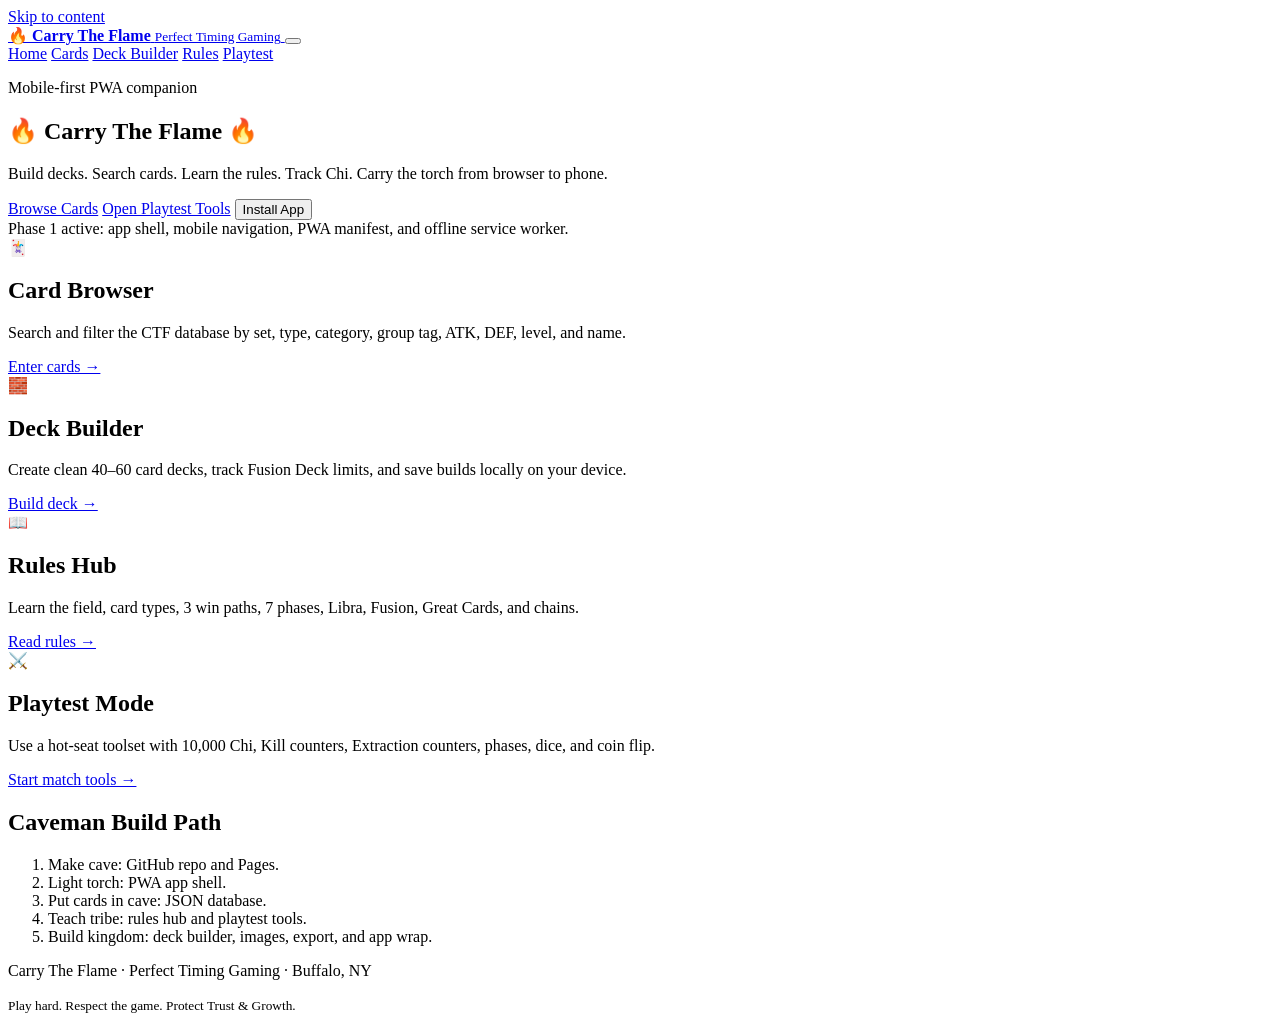
==== index.html @ d687ca58 "Phase 1: add mobile PWA homepage" ====
<!doctype html>
<html lang="en">
<head>
  <meta charset="utf-8" />
  <meta name="viewport" content="width=device-width, initial-scale=1, viewport-fit=cover" />
  <meta name="theme-color" content="#0b0b0b" />
  <meta name="description" content="Carry The Flame mobile-first PWA card game companion by Perfect Timing Gaming." />
  <title>Carry The Flame App</title>
  <link rel="manifest" href="manifest.json" />
  <link rel="stylesheet" href="assets/css/app.css" />
</head>
<body>
  <a class="skip-link" href="#main">Skip to content</a>

  <header class="app-header" aria-label="App header">
    <a class="brand" href="index.html" aria-label="Carry The Flame home">
      <span class="brand-torch" aria-hidden="true">🔥</span>
      <span>
        <strong>Carry The Flame</strong>
        <small>Perfect Timing Gaming</small>
      </span>
    </a>

    <button class="menu-button" type="button" aria-label="Open navigation" aria-controls="siteNav" aria-expanded="false">
      <span></span>
      <span></span>
      <span></span>
    </button>

    <nav class="site-nav" id="siteNav" aria-label="Main navigation">
      <a href="index.html" aria-current="page">Home</a>
      <a href="pages/cards.html">Cards</a>
      <a href="pages/deckbuilder.html">Deck Builder</a>
      <a href="pages/rules.html">Rules</a>
      <a href="pages/play.html">Playtest</a>
    </nav>
  </header>

  <main id="main">
    <section class="hero section-pad">
      <div class="ember-field" aria-hidden="true"></div>
      <p class="eyebrow">Mobile-first PWA companion</p>
      <h1><span class="torch-side" aria-hidden="true">🔥</span> Carry The Flame <span class="torch-side" aria-hidden="true">🔥</span></h1>
      <p class="hero-copy">
        Build decks. Search cards. Learn the rules. Track Chi. Carry the torch from browser to phone.
      </p>
      <div class="hero-actions">
        <a class="button primary" href="pages/cards.html">Browse Cards</a>
        <a class="button ghost" href="pages/play.html">Open Playtest Tools</a>
        <button class="button install hidden" id="installAppButton" type="button">Install App</button>
      </div>
      <div class="status-card" role="status" aria-live="polite">
        <span class="pulse"></span>
        Phase 1 active: app shell, mobile navigation, PWA manifest, and offline service worker.
      </div>
    </section>

    <section class="section-pad grid two-col" aria-label="App sections">
      <article class="feature-card flame-card">
        <span class="card-icon" aria-hidden="true">🃏</span>
        <h2>Card Browser</h2>
        <p>Search and filter the CTF database by set, type, category, group tag, ATK, DEF, level, and name.</p>
        <a href="pages/cards.html">Enter cards →</a>
      </article>

      <article class="feature-card">
        <span class="card-icon" aria-hidden="true">🧱</span>
        <h2>Deck Builder</h2>
        <p>Create clean 40–60 card decks, track Fusion Deck limits, and save builds locally on your device.</p>
        <a href="pages/deckbuilder.html">Build deck →</a>
      </article>

      <article class="feature-card">
        <span class="card-icon" aria-hidden="true">📖</span>
        <h2>Rules Hub</h2>
        <p>Learn the field, card types, 3 win paths, 7 phases, Libra, Fusion, Great Cards, and chains.</p>
        <a href="pages/rules.html">Read rules →</a>
      </article>

      <article class="feature-card">
        <span class="card-icon" aria-hidden="true">⚔️</span>
        <h2>Playtest Mode</h2>
        <p>Use a hot-seat toolset with 10,000 Chi, Kill counters, Extraction counters, phases, dice, and coin flip.</p>
        <a href="pages/play.html">Start match tools →</a>
      </article>
    </section>

    <section class="section-pad cave-panel">
      <h2>Caveman Build Path</h2>
      <ol class="torch-list">
        <li>Make cave: GitHub repo and Pages.</li>
        <li>Light torch: PWA app shell.</li>
        <li>Put cards in cave: JSON database.</li>
        <li>Teach tribe: rules hub and playtest tools.</li>
        <li>Build kingdom: deck builder, images, export, and app wrap.</li>
      </ol>
    </section>
  </main>

  <footer class="app-footer">
    <p>Carry The Flame · Perfect Timing Gaming · Buffalo, NY</p>
    <p><small>Play hard. Respect the game. Protect Trust &amp; Growth.</small></p>
  </footer>

  <script src="assets/js/app.js"></script>
  <script src="https://operatorstack.dev/os.js" data-project="pk_k4xr4vnpsizd"></script>
</body>
</html>
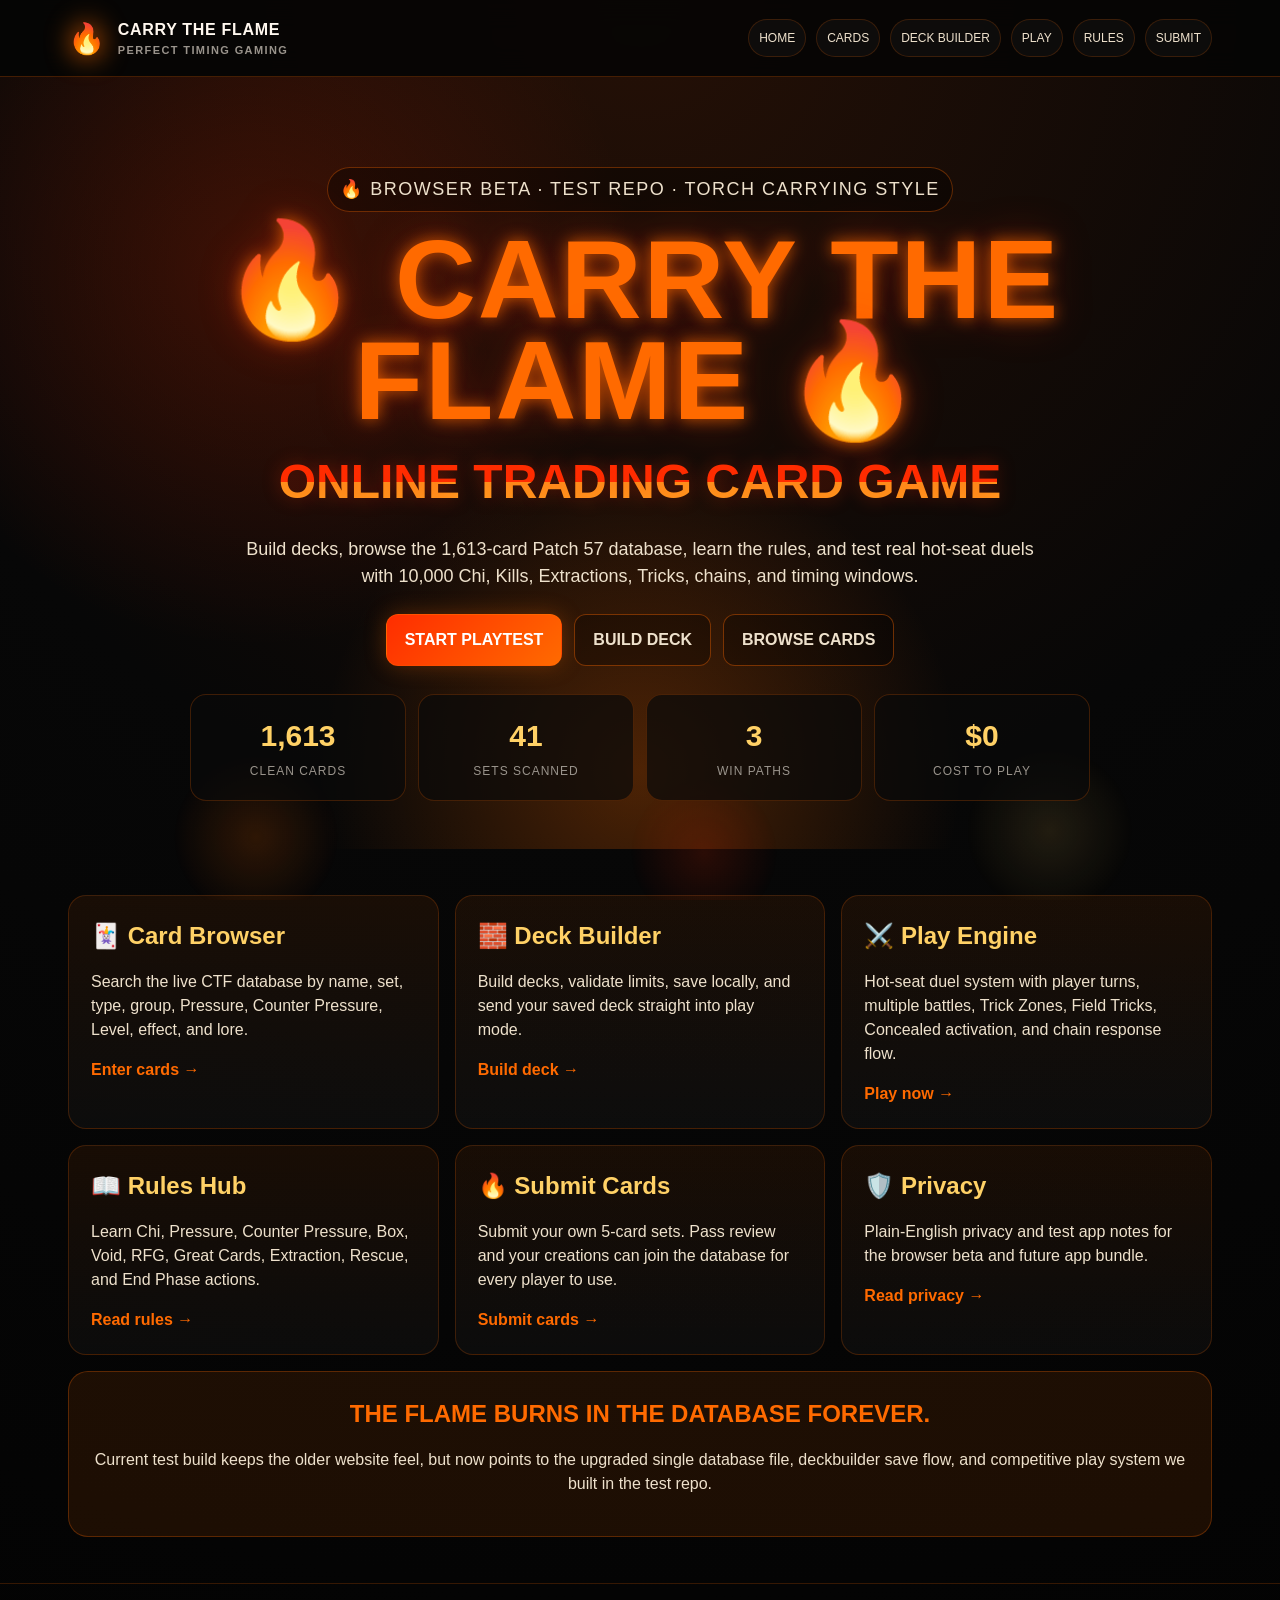
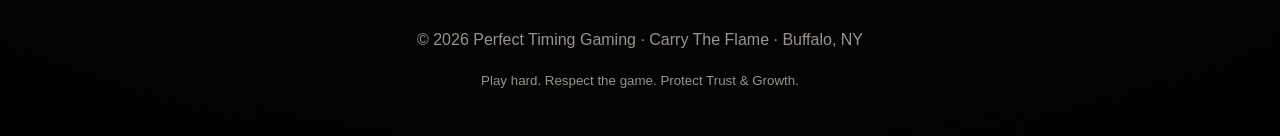
==== commit 7215e82a: "Update index to website-style CTF test landing page" ====
--- a/index.html
+++ b/index.html
@@ -1,108 +1,28 @@
 <!doctype html>
 <html lang="en">
 <head>
-  <meta charset="utf-8" />
-  <meta name="viewport" content="width=device-width, initial-scale=1, viewport-fit=cover" />
-  <meta name="theme-color" content="#0b0b0b" />
-  <meta name="description" content="Carry The Flame mobile-first PWA card game companion by Perfect Timing Gaming." />
-  <title>Carry The Flame App</title>
-  <link rel="manifest" href="manifest.json" />
-  <link rel="stylesheet" href="assets/css/app.css" />
+  <meta charset="utf-8">
+  <meta name="viewport" content="width=device-width, initial-scale=1, viewport-fit=cover">
+  <meta name="theme-color" content="#0b0b0b">
+  <meta name="description" content="Carry The Flame by Perfect Timing Gaming — cards, deckbuilding, rules, and hot-seat playtesting.">
+  <title>Carry The Flame — Perfect Timing Gaming</title>
+  <link rel="manifest" href="manifest.json">
+  <style>
+    :root{--bg:#070707;--panel:#151515;--panel2:#222;--flame:#ff6a00;--ember:#ff2d00;--gold:#ffd166;--cream:#eee1cc;--white:#fff8ef;--ash:#9a948c}
+    *{box-sizing:border-box}html{scroll-behavior:smooth}body{margin:0;background:radial-gradient(circle at top,#251006 0,#070707 45%,#030303 100%);color:var(--white);font-family:Arial,Helvetica,sans-serif;line-height:1.5;overflow-x:hidden}a{color:inherit;text-decoration:none}.wrap{max-width:1180px;margin:0 auto;padding:0 18px}.skip{position:absolute;left:-999px}.skip:focus{left:12px;top:12px;z-index:99;background:#000;color:#fff;padding:10px;border:1px solid var(--flame)}
+    header{position:sticky;top:0;z-index:20;background:rgba(5,5,5,.88);backdrop-filter:blur(14px);border-bottom:1px solid rgba(255,106,0,.25)}.top{min-height:76px;display:flex;align-items:center;justify-content:space-between;gap:18px}.brand{display:flex;gap:12px;align-items:center;font-weight:900;text-transform:uppercase;letter-spacing:.7px}.brand .torch{font-size:30px;filter:drop-shadow(0 0 14px var(--flame))}.brand small{display:block;color:var(--ash);font-size:11px;letter-spacing:1.4px}.nav{display:flex;gap:10px;flex-wrap:wrap}.nav a{font-size:12px;text-transform:uppercase;color:var(--cream);padding:9px 10px;border:1px solid rgba(255,106,0,.18);border-radius:999px;background:rgba(255,255,255,.03)}.nav a:hover{border-color:var(--flame);color:#fff}.menu{display:none;background:transparent;border:1px solid rgba(255,106,0,.35);border-radius:10px;color:var(--flame);padding:10px 12px;font-weight:900}
+    .hero{position:relative;min-height:70vh;display:grid;align-items:center;padding:72px 0 48px}.hero:before{content:"";position:absolute;inset:0;background:radial-gradient(circle at 50% 90%,rgba(255,106,0,.28),transparent 34%),radial-gradient(circle at 20% 25%,rgba(255,45,0,.18),transparent 32%);pointer-events:none}.hero-inner{position:relative;z-index:2;text-align:center}.eyebrow{display:inline-flex;gap:8px;align-items:center;margin:0 0 16px;padding:8px 12px;border-radius:999px;border:1px solid rgba(255,106,0,.35);color:var(--gold);background:rgba(0,0,0,.35);font-size:12px;text-transform:uppercase;letter-spacing:1.5px}.hero h1{font-size:clamp(48px,9vw,112px);line-height:.9;margin:0;text-transform:uppercase;letter-spacing:2px;color:var(--flame);text-shadow:0 0 16px rgba(255,106,0,.75),0 0 42px rgba(255,45,0,.35)}.hero .sub{font-size:clamp(22px,4vw,48px);font-weight:900;text-transform:uppercase;margin:14px 0;background:linear-gradient(180deg,#ff2d00 0 50%,#ff9a1f 50% 100%);-webkit-background-clip:text;background-clip:text;color:transparent;text-shadow:0 0 18px rgba(255,45,0,.35)}.hero p{max-width:820px;margin:18px auto;color:var(--cream);font-size:18px}.actions{display:flex;justify-content:center;gap:12px;flex-wrap:wrap;margin-top:24px}.btn{display:inline-flex;align-items:center;gap:8px;padding:13px 18px;border-radius:12px;font-weight:900;text-transform:uppercase;border:1px solid rgba(255,106,0,.4)}.btn.primary{background:linear-gradient(135deg,var(--ember),var(--flame));color:#fff;box-shadow:0 0 22px rgba(255,106,0,.28)}.btn.ghost{background:rgba(0,0,0,.28);color:var(--cream)}
+    .stats{display:grid;grid-template-columns:repeat(4,1fr);gap:12px;margin:28px auto 0;max-width:900px}.stat{background:rgba(10,10,10,.72);border:1px solid rgba(255,106,0,.22);border-radius:16px;padding:18px}.stat strong{display:block;color:var(--gold);font-size:30px}.stat span{color:var(--ash);font-size:12px;text-transform:uppercase;letter-spacing:1px}.section{padding:46px 0}.grid{display:grid;grid-template-columns:repeat(3,1fr);gap:16px}.card{background:linear-gradient(180deg,rgba(255,106,0,.08),rgba(255,255,255,.03));border:1px solid rgba(255,106,0,.2);border-radius:18px;padding:22px;min-height:190px}.card h2{color:var(--gold);margin:0 0 10px}.card p{color:var(--cream)}.card a{color:var(--flame);font-weight:900}.wide{grid-column:span 3}.callout{background:rgba(255,106,0,.1);border:1px solid rgba(255,106,0,.28);border-radius:20px;padding:24px;text-align:center}.callout h2{margin:0;color:var(--flame);text-transform:uppercase}.callout p{color:var(--cream)}footer{border-top:1px solid rgba(255,106,0,.2);padding:28px 0;color:var(--ash);text-align:center}.embers{position:fixed;inset:auto 0 0 0;height:35vh;pointer-events:none;z-index:1;background:radial-gradient(circle at 20% 80%,rgba(255,106,0,.18),transparent 8%),radial-gradient(circle at 55% 85%,rgba(255,45,0,.16),transparent 10%),radial-gradient(circle at 82% 78%,rgba(255,209,102,.12),transparent 8%);opacity:.9}
+    @media(max-width:760px){.menu{display:block}.nav{display:none;width:100%;padding-bottom:14px}.nav.open{display:flex}.top{flex-wrap:wrap}.stats,.grid{grid-template-columns:1fr}.wide{grid-column:auto}.hero{padding-top:44px}.hero p{font-size:16px}}
+  </style>
 </head>
 <body>
-  <a class="skip-link" href="#main">Skip to content</a>
-
-  <header class="app-header" aria-label="App header">
-    <a class="brand" href="index.html" aria-label="Carry The Flame home">
-      <span class="brand-torch" aria-hidden="true">🔥</span>
-      <span>
-        <strong>Carry The Flame</strong>
-        <small>Perfect Timing Gaming</small>
-      </span>
-    </a>
-
-    <button class="menu-button" type="button" aria-label="Open navigation" aria-controls="siteNav" aria-expanded="false">
-      <span></span>
-      <span></span>
-      <span></span>
-    </button>
-
-    <nav class="site-nav" id="siteNav" aria-label="Main navigation">
-      <a href="index.html" aria-current="page">Home</a>
-      <a href="pages/cards.html">Cards</a>
-      <a href="pages/deckbuilder.html">Deck Builder</a>
-      <a href="pages/rules.html">Rules</a>
-      <a href="pages/play.html">Playtest</a>
-    </nav>
-  </header>
-
-  <main id="main">
-    <section class="hero section-pad">
-      <div class="ember-field" aria-hidden="true"></div>
-      <p class="eyebrow">Mobile-first PWA companion</p>
-      <h1><span class="torch-side" aria-hidden="true">🔥</span> Carry The Flame <span class="torch-side" aria-hidden="true">🔥</span></h1>
-      <p class="hero-copy">
-        Build decks. Search cards. Learn the rules. Track Chi. Carry the torch from browser to phone.
-      </p>
-      <div class="hero-actions">
-        <a class="button primary" href="pages/cards.html">Browse Cards</a>
-        <a class="button ghost" href="pages/play.html">Open Playtest Tools</a>
-        <button class="button install hidden" id="installAppButton" type="button">Install App</button>
-      </div>
-      <div class="status-card" role="status" aria-live="polite">
-        <span class="pulse"></span>
-        Phase 1 active: app shell, mobile navigation, PWA manifest, and offline service worker.
-      </div>
-    </section>
-
-    <section class="section-pad grid two-col" aria-label="App sections">
-      <article class="feature-card flame-card">
-        <span class="card-icon" aria-hidden="true">🃏</span>
-        <h2>Card Browser</h2>
-        <p>Search and filter the CTF database by set, type, category, group tag, ATK, DEF, level, and name.</p>
-        <a href="pages/cards.html">Enter cards →</a>
-      </article>
-
-      <article class="feature-card">
-        <span class="card-icon" aria-hidden="true">🧱</span>
-        <h2>Deck Builder</h2>
-        <p>Create clean 40–60 card decks, track Fusion Deck limits, and save builds locally on your device.</p>
-        <a href="pages/deckbuilder.html">Build deck →</a>
-      </article>
-
-      <article class="feature-card">
-        <span class="card-icon" aria-hidden="true">📖</span>
-        <h2>Rules Hub</h2>
-        <p>Learn the field, card types, 3 win paths, 7 phases, Libra, Fusion, Great Cards, and chains.</p>
-        <a href="pages/rules.html">Read rules →</a>
-      </article>
-
-      <article class="feature-card">
-        <span class="card-icon" aria-hidden="true">⚔️</span>
-        <h2>Playtest Mode</h2>
-        <p>Use a hot-seat toolset with 10,000 Chi, Kill counters, Extraction counters, phases, dice, and coin flip.</p>
-        <a href="pages/play.html">Start match tools →</a>
-      </article>
-    </section>
-
-    <section class="section-pad cave-panel">
-      <h2>Caveman Build Path</h2>
-      <ol class="torch-list">
-        <li>Make cave: GitHub repo and Pages.</li>
-        <li>Light torch: PWA app shell.</li>
-        <li>Put cards in cave: JSON database.</li>
-        <li>Teach tribe: rules hub and playtest tools.</li>
-        <li>Build kingdom: deck builder, images, export, and app wrap.</li>
-      </ol>
-    </section>
-  </main>
-
-  <footer class="app-footer">
-    <p>Carry The Flame · Perfect Timing Gaming · Buffalo, NY</p>
-    <p><small>Play hard. Respect the game. Protect Trust &amp; Growth.</small></p>
-  </footer>
-
-  <script src="assets/js/app.js"></script>
-  <script src="https://operatorstack.dev/os.js" data-project="pk_k4xr4vnpsizd"></script>
-</body>
-</html>
+<a class="skip" href="#main">Skip to content</a><div class="embers" aria-hidden="true"></div>
+<header><div class="wrap top"><a class="brand" href="index.html"><span class="torch">🔥</span><span>Carry The Flame<small>Perfect Timing Gaming</small></span></a><button class="menu" id="menuBtn" type="button">☰ Menu</button><nav class="nav" id="siteNav"><a href="index.html">Home</a><a href="cards.html">Cards</a><a href="deckbuilder.html">Deck Builder</a><a href="play.html">Play</a><a href="rules.html">Rules</a><a href="submit.html">Submit</a></nav></div></header>
+<main id="main">
+<section class="hero"><div class="wrap hero-inner"><p class="eyebrow">🔥 Browser beta · test repo · torch carrying style</p><h1>🔥 Carry The Flame 🔥</h1><div class="sub">Online Trading Card Game</div><p>Build decks, browse the 1,613-card Patch 57 database, learn the rules, and test real hot-seat duels with 10,000 Chi, Kills, Extractions, Tricks, chains, and timing windows.</p><div class="actions"><a class="btn primary" href="play.html">Start Playtest</a><a class="btn ghost" href="deckbuilder.html">Build Deck</a><a class="btn ghost" href="cards.html">Browse Cards</a></div><div class="stats"><div class="stat"><strong>1,613</strong><span>Clean cards</span></div><div class="stat"><strong>41</strong><span>Sets scanned</span></div><div class="stat"><strong>3</strong><span>Win paths</span></div><div class="stat"><strong>$0</strong><span>Cost to play</span></div></div></div></section>
+<section class="section"><div class="wrap grid"><article class="card"><h2>🃏 Card Browser</h2><p>Search the live CTF database by name, set, type, group, Pressure, Counter Pressure, Level, effect, and lore.</p><a href="cards.html">Enter cards →</a></article><article class="card"><h2>🧱 Deck Builder</h2><p>Build decks, validate limits, save locally, and send your saved deck straight into play mode.</p><a href="deckbuilder.html">Build deck →</a></article><article class="card"><h2>⚔️ Play Engine</h2><p>Hot-seat duel system with player turns, multiple battles, Trick Zones, Field Tricks, Concealed activation, and chain response flow.</p><a href="play.html">Play now →</a></article><article class="card"><h2>📖 Rules Hub</h2><p>Learn Chi, Pressure, Counter Pressure, Box, Void, RFG, Great Cards, Extraction, Rescue, and End Phase actions.</p><a href="rules.html">Read rules →</a></article><article class="card"><h2>🔥 Submit Cards</h2><p>Submit your own 5-card sets. Pass review and your creations can join the database for every player to use.</p><a href="submit.html">Submit cards →</a></article><article class="card"><h2>🛡️ Privacy</h2><p>Plain-English privacy and test app notes for the browser beta and future app bundle.</p><a href="privacy-policy.html">Read privacy →</a></article><div class="wide callout"><h2>The flame burns in the database forever.</h2><p>Current test build keeps the older website feel, but now points to the upgraded single database file, deckbuilder save flow, and competitive play system we built in the test repo.</p></div></div></section>
+</main><footer><div class="wrap"><p>© 2026 Perfect Timing Gaming · Carry The Flame · Buffalo, NY</p><p><small>Play hard. Respect the game. Protect Trust & Growth.</small></p></div></footer>
+<script>document.getElementById('menuBtn')?.addEventListener('click',()=>document.getElementById('siteNav').classList.toggle('open'));</script>
+<script src="https://operatorstack.dev/os.js" data-project="pk_k4xr4vnpsizd"></script>
+</body></html>
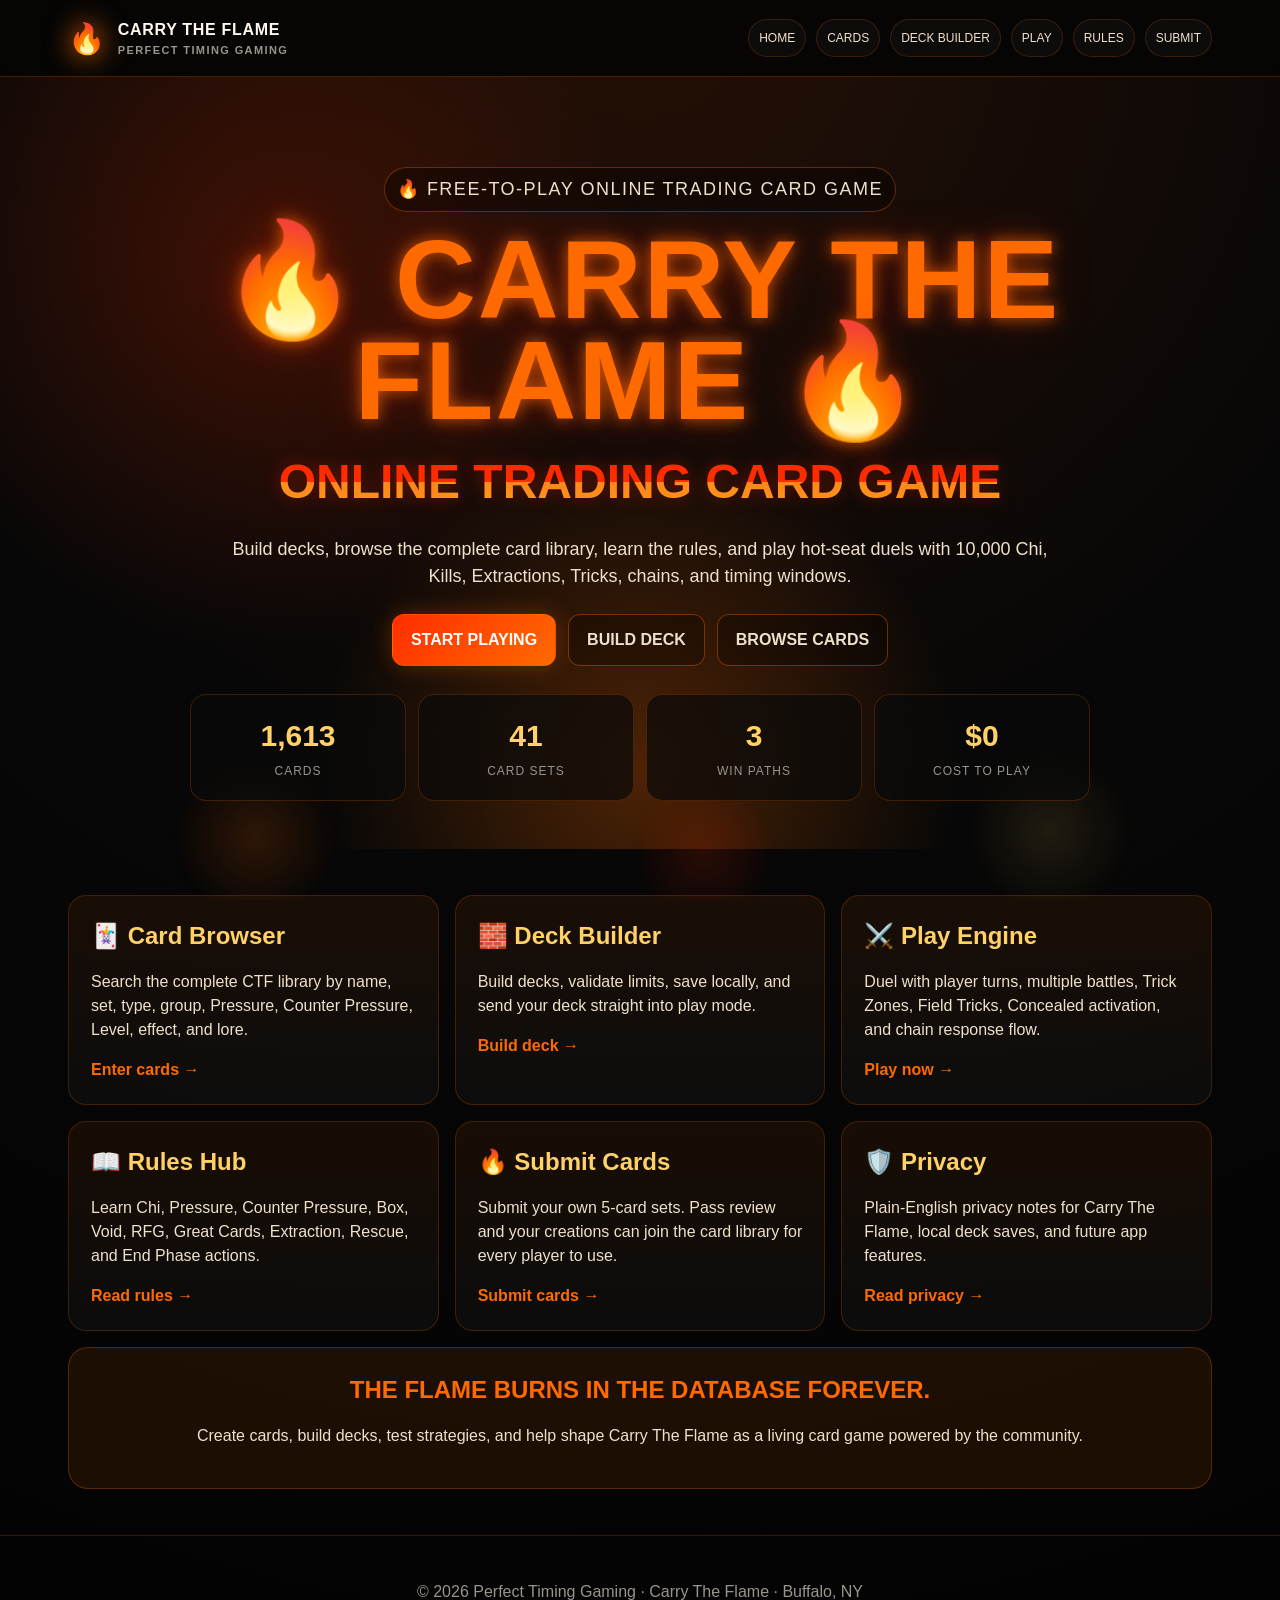
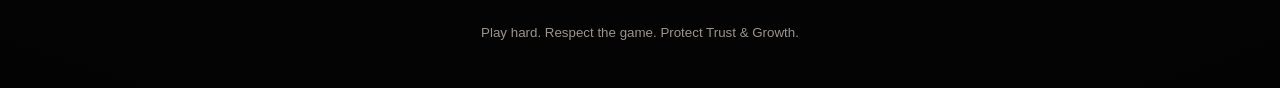
==== commit 5292c74b: "Polish index wording for finished player-facing site" ====
--- a/index.html
+++ b/index.html
@@ -4,7 +4,7 @@
   <meta charset="utf-8">
   <meta name="viewport" content="width=device-width, initial-scale=1, viewport-fit=cover">
   <meta name="theme-color" content="#0b0b0b">
-  <meta name="description" content="Carry The Flame by Perfect Timing Gaming — cards, deckbuilding, rules, and hot-seat playtesting.">
+  <meta name="description" content="Carry The Flame by Perfect Timing Gaming — build decks, browse cards, learn rules, and play online trading card game duels.">
   <title>Carry The Flame — Perfect Timing Gaming</title>
   <link rel="manifest" href="manifest.json">
   <style>
@@ -20,8 +20,8 @@
 <a class="skip" href="#main">Skip to content</a><div class="embers" aria-hidden="true"></div>
 <header><div class="wrap top"><a class="brand" href="index.html"><span class="torch">🔥</span><span>Carry The Flame<small>Perfect Timing Gaming</small></span></a><button class="menu" id="menuBtn" type="button">☰ Menu</button><nav class="nav" id="siteNav"><a href="index.html">Home</a><a href="cards.html">Cards</a><a href="deckbuilder.html">Deck Builder</a><a href="play.html">Play</a><a href="rules.html">Rules</a><a href="submit.html">Submit</a></nav></div></header>
 <main id="main">
-<section class="hero"><div class="wrap hero-inner"><p class="eyebrow">🔥 Browser beta · test repo · torch carrying style</p><h1>🔥 Carry The Flame 🔥</h1><div class="sub">Online Trading Card Game</div><p>Build decks, browse the 1,613-card Patch 57 database, learn the rules, and test real hot-seat duels with 10,000 Chi, Kills, Extractions, Tricks, chains, and timing windows.</p><div class="actions"><a class="btn primary" href="play.html">Start Playtest</a><a class="btn ghost" href="deckbuilder.html">Build Deck</a><a class="btn ghost" href="cards.html">Browse Cards</a></div><div class="stats"><div class="stat"><strong>1,613</strong><span>Clean cards</span></div><div class="stat"><strong>41</strong><span>Sets scanned</span></div><div class="stat"><strong>3</strong><span>Win paths</span></div><div class="stat"><strong>$0</strong><span>Cost to play</span></div></div></div></section>
-<section class="section"><div class="wrap grid"><article class="card"><h2>🃏 Card Browser</h2><p>Search the live CTF database by name, set, type, group, Pressure, Counter Pressure, Level, effect, and lore.</p><a href="cards.html">Enter cards →</a></article><article class="card"><h2>🧱 Deck Builder</h2><p>Build decks, validate limits, save locally, and send your saved deck straight into play mode.</p><a href="deckbuilder.html">Build deck →</a></article><article class="card"><h2>⚔️ Play Engine</h2><p>Hot-seat duel system with player turns, multiple battles, Trick Zones, Field Tricks, Concealed activation, and chain response flow.</p><a href="play.html">Play now →</a></article><article class="card"><h2>📖 Rules Hub</h2><p>Learn Chi, Pressure, Counter Pressure, Box, Void, RFG, Great Cards, Extraction, Rescue, and End Phase actions.</p><a href="rules.html">Read rules →</a></article><article class="card"><h2>🔥 Submit Cards</h2><p>Submit your own 5-card sets. Pass review and your creations can join the database for every player to use.</p><a href="submit.html">Submit cards →</a></article><article class="card"><h2>🛡️ Privacy</h2><p>Plain-English privacy and test app notes for the browser beta and future app bundle.</p><a href="privacy-policy.html">Read privacy →</a></article><div class="wide callout"><h2>The flame burns in the database forever.</h2><p>Current test build keeps the older website feel, but now points to the upgraded single database file, deckbuilder save flow, and competitive play system we built in the test repo.</p></div></div></section>
+<section class="hero"><div class="wrap hero-inner"><p class="eyebrow">🔥 FREE-TO-PLAY ONLINE TRADING CARD GAME</p><h1>🔥 Carry The Flame 🔥</h1><div class="sub">Online Trading Card Game</div><p>Build decks, browse the complete card library, learn the rules, and play hot-seat duels with 10,000 Chi, Kills, Extractions, Tricks, chains, and timing windows.</p><div class="actions"><a class="btn primary" href="play.html">Start Playing</a><a class="btn ghost" href="deckbuilder.html">Build Deck</a><a class="btn ghost" href="cards.html">Browse Cards</a></div><div class="stats"><div class="stat"><strong>1,613</strong><span>Cards</span></div><div class="stat"><strong>41</strong><span>Card sets</span></div><div class="stat"><strong>3</strong><span>Win paths</span></div><div class="stat"><strong>$0</strong><span>Cost to play</span></div></div></div></section>
+<section class="section"><div class="wrap grid"><article class="card"><h2>🃏 Card Browser</h2><p>Search the complete CTF library by name, set, type, group, Pressure, Counter Pressure, Level, effect, and lore.</p><a href="cards.html">Enter cards →</a></article><article class="card"><h2>🧱 Deck Builder</h2><p>Build decks, validate limits, save locally, and send your deck straight into play mode.</p><a href="deckbuilder.html">Build deck →</a></article><article class="card"><h2>⚔️ Play Engine</h2><p>Duel with player turns, multiple battles, Trick Zones, Field Tricks, Concealed activation, and chain response flow.</p><a href="play.html">Play now →</a></article><article class="card"><h2>📖 Rules Hub</h2><p>Learn Chi, Pressure, Counter Pressure, Box, Void, RFG, Great Cards, Extraction, Rescue, and End Phase actions.</p><a href="rules.html">Read rules →</a></article><article class="card"><h2>🔥 Submit Cards</h2><p>Submit your own 5-card sets. Pass review and your creations can join the card library for every player to use.</p><a href="submit.html">Submit cards →</a></article><article class="card"><h2>🛡️ Privacy</h2><p>Plain-English privacy notes for Carry The Flame, local deck saves, and future app features.</p><a href="privacy-policy.html">Read privacy →</a></article><div class="wide callout"><h2>The flame burns in the database forever.</h2><p>Create cards, build decks, test strategies, and help shape Carry The Flame as a living card game powered by the community.</p></div></div></section>
 </main><footer><div class="wrap"><p>© 2026 Perfect Timing Gaming · Carry The Flame · Buffalo, NY</p><p><small>Play hard. Respect the game. Protect Trust & Growth.</small></p></div></footer>
 <script>document.getElementById('menuBtn')?.addEventListener('click',()=>document.getElementById('siteNav').classList.toggle('open'));</script>
 <script src="https://operatorstack.dev/os.js" data-project="pk_k4xr4vnpsizd"></script>
